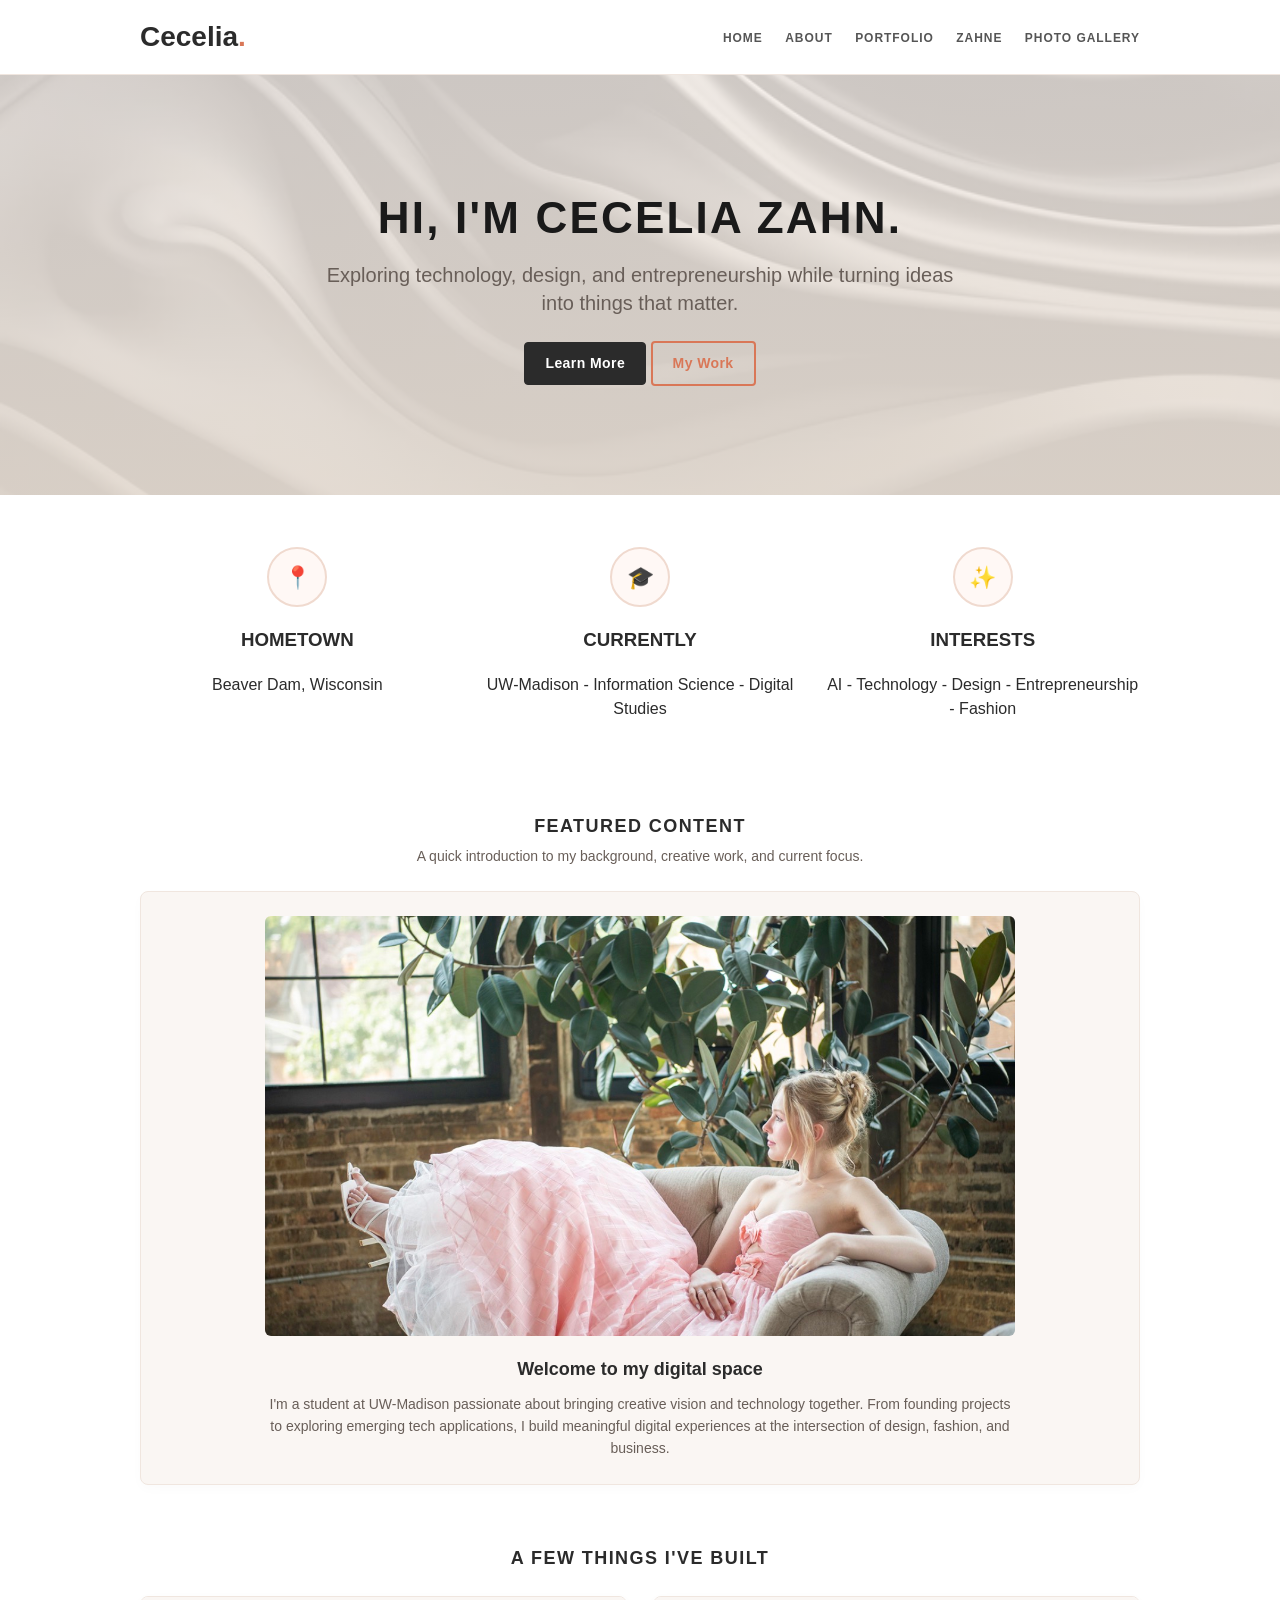
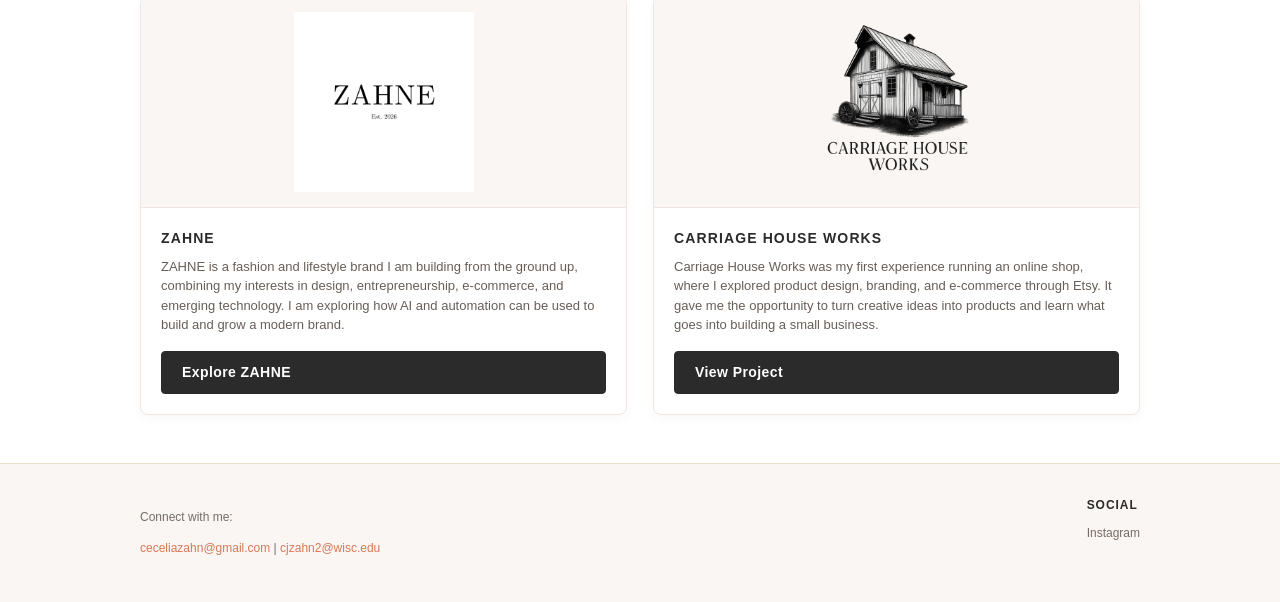
==== index.html @ a32a86f8 "Add files via upload" ====
<!doctype html>
<html lang="en">
<head>
  <meta charset="UTF-8">
  <meta name="viewport" content="width=device-width, initial-scale=1.0" />
  <title>index</title>
  <link rel="stylesheet" href="stylesheet.css">
</head>

<body>
  <!-- HEADER & NAVIGATION -->
  <header class="site-header">
    <div class="container header-inner">
      <div class="brand">Cecelia<span class="dot">.</span></div>
      <nav class="site-nav">
        <a href="index.html">HOME</a>
        <a href="bio.html">ABOUT</a>
        <a href="previous_work.html">PORTFOLIO</a>
        <a href="zahne.html">ZAHNE</a>
        <a href="photo_gallery.html">PHOTO GALLERY</a>
      </nav>
    </div>
  </header>

  <main>
    <!-- HERO SECTION WITH BACKGROUND -->
    <section class="hero">
      <div class="hero-content container">
        <h1>Hi, I'm Cecelia Zahn.</h1>
        <p class="hero-subhead">Exploring technology, design, and entrepreneurship while turning ideas into things that matter.</p>
        <a href="#about" class="btn btn-dark">Learn More</a>
        <a href="previous_work.html" class="btn btn-outline">My Work</a>
      </div>
    </section>

    <!-- FEATURES / ABOUT QUICK INFO (3 COLUMNS) -->
    <section class="features container" id="about">
      <div class="features-grid">
        <div class="feature">
          <div class="icon">📍</div>
          <h3>HOMETOWN</h3>
          <p>Beaver Dam, Wisconsin</p>
        </div>
        <div class="feature">
          <div class="icon">🎓</div>
          <h3>CURRENTLY</h3>
          <p>UW-Madison - Information Science - Digital Studies</p>
        </div>
        <div class="feature">
          <div class="icon">✨</div>
          <h3>INTERESTS</h3>
          <p>AI - Technology - Design - Entrepreneurship - Fashion</p>
        </div>
      </div>
    </section>

    <!-- FEATURED CONTENT SECTION -->
    <section class="featured-section container">
      <h2 class="section-title">FEATURED CONTENT</h2>
      <p class="section-subtitle">A quick introduction to my background, creative work, and current focus.</p>
      
      <div class="featured-card">
        <div class="featured-media-wrap">
          <img src="IMG_5008.jpg" alt="Cecelia Zahn sitting on a couch in a pink dress" class="featured-img">
        </div>
        <div class="featured-bio">
          <h3>Welcome to my digital space</h3>
          <p>I'm a student at UW-Madison passionate about bringing creative vision and technology together. From founding projects to exploring emerging tech applications, I build meaningful digital experiences at the intersection of design, fashion, and business.</p>
        </div>
      </div>
    </section>

    <!-- SECONDARY CONTENT (CARDS) -->
    <section class="secondary container">
      <h2 class="section-title" style="margin-bottom: 24px;">A FEW THINGS I'VE BUILT</h2>
      <div class="secondary-grid">
        
        <!-- Card 1: ZAHNE -->
        <div class="card">
          <div class="card-image-wrap">
            <img src="ZAHNE - Logo.png" alt="ZAHNE Logo">
          </div>
          <div class="card-text">
            <h3>ZAHNE</h3>
            <p>ZAHNE is a fashion and lifestyle brand I am building from the ground up, combining my interests in design, entrepreneurship, e-commerce, and emerging technology. I am exploring how AI and automation can be used to build and grow a modern brand.</p>
            <a href="zahne.html" class="btn btn-dark">Explore ZAHNE</a>
          </div>
        </div>

        <!-- Card 2: Carriage House Works -->
        <div class="card">
          <div class="card-image-wrap">
            <img src="ChatGPT Image Jul 25, 2025, 03_12_43 PM.png" alt="Carriage House Works Logo">
          </div>
          <div class="card-text">
            <h3>Carriage House Works</h3>
            <p>Carriage House Works was my first experience running an online shop, where I explored product design, branding, and e-commerce through Etsy. It gave me the opportunity to turn creative ideas into products and learn what goes into building a small business.</p>
            <a href="previous_work.html" class="btn btn-dark">View Project</a>
          </div>
        </div>

      </div>
    </section>
  </main>

  <!-- FOOTER -->
  <footer class="site-footer">
    <div class="container footer-inner">
      <div class="footer-left">
        <p>Connect with me:</p>
        <p>
          <a href="mailto:ceceliazahn@gmail.com">ceceliazahn@gmail.com</a> | 
          <a href="mailto:cjzahn2@wisc.edu">cjzahn2@wisc.edu</a>
        </p>
      </div>
      <div class="footer-cols">
        <div class="footer-col">
          <h4>Social</h4>
          <a href="https://www.instagram.com/ceceliazahn13/" target="_blank" rel="noopener noreferrer">Instagram</a>
        </div>
      </div>
    </div>
  </footer>
</body>
</html>
---- stylesheet.css ----
x* { box-sizing: border-box; }

body {
  margin: 0;
  font-family: Arial, Helvetica, sans-serif;
  line-height: 1.5;
  color: #2b2b2b;
  background: #fff;
}

a { text-decoration: none; }
a:hover { text-decoration: underline; }

.container {
  width: min(1000px, 92%);
  margin: 0 auto;
}

/* ===== Header ===== */
.site-header {
  border-bottom: 1px solid #f0e6df;
  background: #fff;
}

.header-inner {
  display: flex;
  justify-content: space-between;
  align-items: center;
  padding: 16px 0;
}

.brand {
  font-size: 28px;
  font-weight: 700;
  color: #2b2b2b;
}

.brand .dot {
  color: #d97757;
}

.site-nav a {
  margin-left: 18px;
  text-transform: uppercase;
  font-size: 12px;
  letter-spacing: 0.08em;
  color: #555555;
  font-weight: 600;
}
.site-nav a:hover {
  color: #d97757;
}

/* ===== Hero ===== */
.hero {
  background-image: linear-gradient(rgba(250, 243, 238, 0.82), rgba(245, 235, 225, 0.88)), url("black_background.webp");
  background-size: cover;
  background-position: center;
  min-height: 420px;
  display: flex;
  align-items: center;
  justify-content: center;
}

.hero-content {
  text-align: center;
  padding: 48px 20px;
}

.hero h1 {
  margin: 0;
  font-size: 44px;
  text-transform: uppercase;
  letter-spacing: 0.05em;
  color: #1a1a1a;
  font-weight: 800;
}

.hero-subhead {
  margin: 10px 0 24px;
  font-size: 20px;
  color: #685e58;
  max-width: 650px;
  margin-left: auto;
  margin-right: auto;
  line-height: 1.4;
}

/* ===== Buttons ===== */
.btn {
  display: inline-block;
  padding: 10px 20px;
  border-radius: 4px;
  font-size: 14px;
  font-weight: 600;
  letter-spacing: 0.03em;
  transition: all 0.2s ease;
}

.btn-dark {
  background: #2b2b2b;
  color: #ffffff;
  border: 1px solid #2b2b2b;
}

.btn-dark:hover {
  background: #d97757;
  border-color: #d97757;
  text-decoration: none;
  color: #ffffff;
}

.btn-outline {
  border: 2px solid #d97757;
  color: #d97757;
  background: transparent;
}

.btn-outline:hover {
  background: #d97757;
  color: #ffffff;
  text-decoration: none;
}

/* ===== Features (3 columns) ===== */
.features {
  padding: 52px 0 36px;
  background: #ffffff;
}

.features-grid {
  display: flex;
  gap: 28px;
}

.feature {
  flex: 1;
  text-align: center;
}

.icon {
  width: 56px;
  height: 56px;
  border: 2px solid #f0dacf;
  border-radius: 999px;
  display: grid;
  place-items: center;
  margin: 0 auto 14px;
  color: #d97757;
  font-size: 22px;
  background: #fff8f5;
}

/* ===== Featured Content Section ===== */
.featured-section {
  padding: 40px 0;
  background: #ffffff;
  text-align: center;
}

.section-subtitle {
  color: #685e58;
  font-size: 14px;
  margin: 6px 0 24px;
}

.featured-card {
  background: #faf6f3;
  border: 1px solid #f0e6df;
  border-radius: 8px;
  padding: 24px;
  display: flex;
  flex-direction: column;
  align-items: center;
  gap: 20px;
  box-shadow: 0 4px 12px rgba(0,0,0,0.02);
}

.featured-media-wrap {
  width: 100%;
  max-width: 750px;
  max-height: 420px;
  overflow: hidden;
  border-radius: 6px;
}

.featured-img {
  width: 100%;
  height: 100%;
  object-fit: cover;
  display: block;
}

.featured-bio {
  max-width: 750px;
  text-align: center;
}

.featured-bio h3 {
  margin: 0 0 10px;
  font-size: 18px;
  color: #2b2b2b;
}

.featured-bio p {
  margin: 0;
  color: #685e58;
  font-size: 14px;
  line-height: 1.6;
}

/* ===== Secondary Content (2 cards) ===== */
.secondary {
  padding: 20px 0 48px;
  background: #ffffff;
}

.section-title {
  text-align: center;
  margin: 0;
  font-size: 18px;
  letter-spacing: 0.08em;
  text-transform: uppercase;
  color: #2b2b2b;
}

.secondary-grid {
  display: flex;
  gap: 26px;
}

.card {
  flex: 1;
  border: 1px solid #f0e6df;
  border-radius: 8px;
  overflow: hidden;
  display: flex;
  flex-direction: column;
  background: #ffffff;
  box-shadow: 0 4px 12px rgba(0,0,0,0.03);
}

.card-image-wrap {
  height: 180px;
  background-color: #faf6f3;
  display: flex;
  align-items: center;
  justify-content: center;
  border-bottom: 1px solid #f0e6df;
  padding: 15px;
}

.card-image-wrap img {
  max-height: 100%;
  max-width: 100%;
  object-fit: contain;
}

.card-text {
  padding: 20px;
  display: flex;
  flex-direction: column;
  flex-grow: 1;
}

.card-text h3 {
  margin: 0 0 8px;
  font-size: 14px;
  text-transform: uppercase;
  letter-spacing: 0.08em;
  color: #2b2b2b;
}

.card-text p {
  margin: 0 0 16px;
  color: #685e58;
  font-size: 13px;
  line-height: 1.5;
  flex-grow: 1;
}

/* ===== Footer ===== */
.site-footer {
  background: #faf6f3;
  border-top: 1px solid #eedfcd;
  padding: 32px 0;
}

.footer-inner {
  display: flex;
  justify-content: space-between;
  gap: 24px;
  align-items: flex-start;
}

.footer-left {
  max-width: 360px;
  color: #776c65;
  font-size: 12px;
  line-height: 1.6;
}

.footer-left a { color: #d97757; }

.footer-cols {
  display: flex;
  gap: 32px;
}

.footer-col h4 {
  margin: 0 0 10px;
  font-size: 12px;
  text-transform: uppercase;
  letter-spacing: 0.08em;
  color: #2b2b2b;
}

.footer-col a {
  display: block;
  font-size: 12px;
  color: #776c65;
  margin: 6px 0;
}

.footer-col a:hover {
  color: #d97757;
}
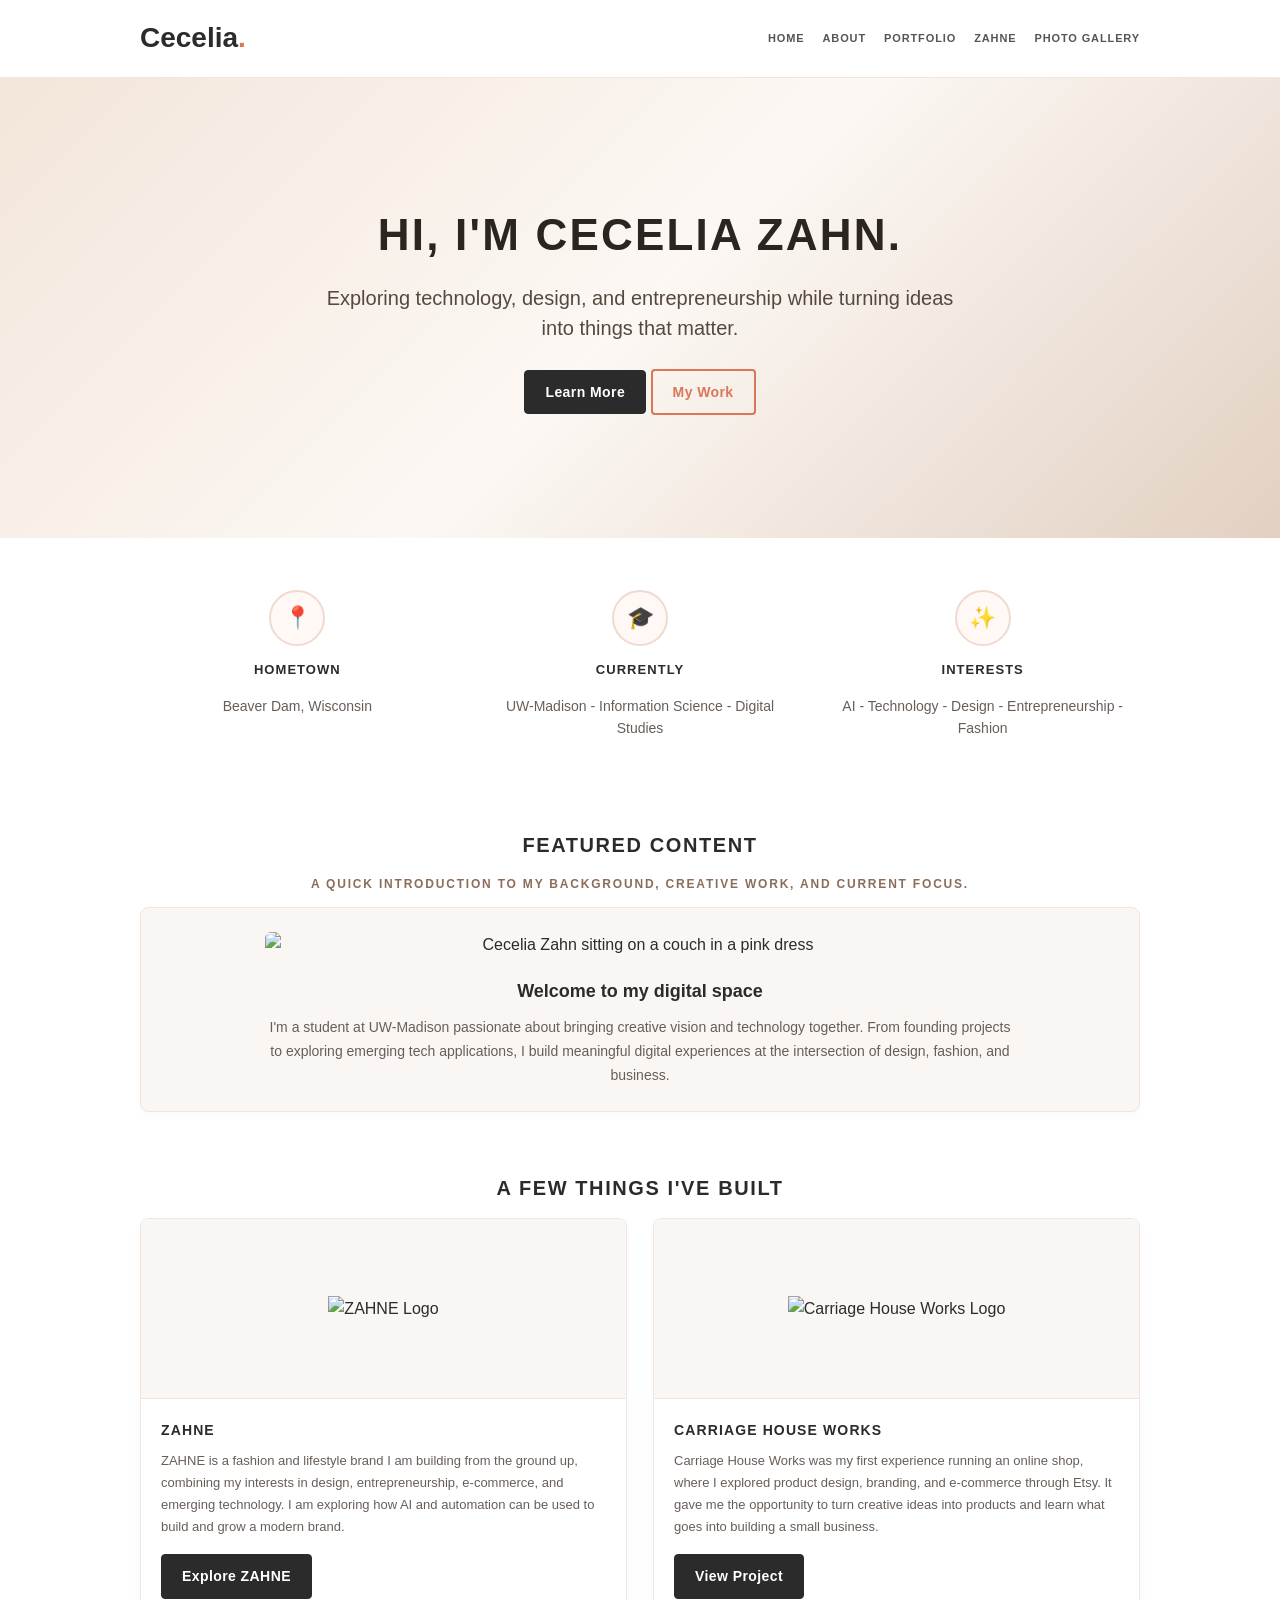
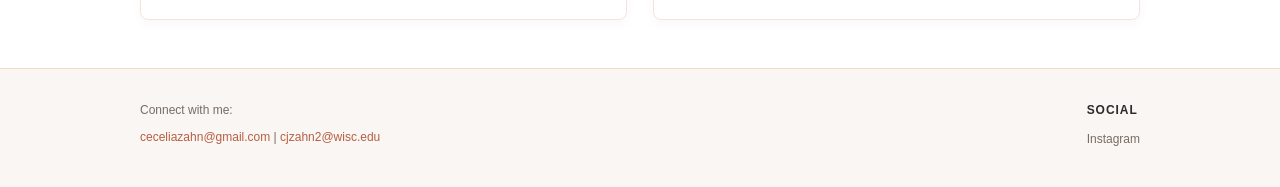
==== commit 8a7fcf98: "Add files via upload" ====
--- a/index.html
+++ b/index.html
@@ -1,17 +1,19 @@
+
 <!doctype html>
 <html lang="en">
 <head>
   <meta charset="UTF-8">
-  <meta name="viewport" content="width=device-width, initial-scale=1.0" />
-  <title>index</title>
+  <meta name="viewport" content="width=device-width, initial-scale=1.0">
+  <title>Home | Cecelia Zahn</title>
   <link rel="stylesheet" href="stylesheet.css">
 </head>
 
 <body>
-  <!-- HEADER & NAVIGATION -->
+
   <header class="site-header">
     <div class="container header-inner">
       <div class="brand">Cecelia<span class="dot">.</span></div>
+
       <nav class="site-nav">
         <a href="index.html">HOME</a>
         <a href="bio.html">ABOUT</a>
@@ -23,103 +25,141 @@
   </header>
 
   <main>
-    <!-- HERO SECTION WITH BACKGROUND -->
+
     <section class="hero">
       <div class="hero-content container">
         <h1>Hi, I'm Cecelia Zahn.</h1>
-        <p class="hero-subhead">Exploring technology, design, and entrepreneurship while turning ideas into things that matter.</p>
+        <p class="hero-subhead">
+          Exploring technology, design, and entrepreneurship while turning ideas into things that matter.
+        </p>
         <a href="#about" class="btn btn-dark">Learn More</a>
         <a href="previous_work.html" class="btn btn-outline">My Work</a>
       </div>
     </section>
 
-    <!-- FEATURES / ABOUT QUICK INFO (3 COLUMNS) -->
     <section class="features container" id="about">
       <div class="features-grid">
+
         <div class="feature">
           <div class="icon">📍</div>
-          <h3>HOMETOWN</h3>
+          <h2>HOMETOWN</h2>
           <p>Beaver Dam, Wisconsin</p>
         </div>
+
         <div class="feature">
           <div class="icon">🎓</div>
-          <h3>CURRENTLY</h3>
+          <h2>CURRENTLY</h2>
           <p>UW-Madison - Information Science - Digital Studies</p>
         </div>
+
         <div class="feature">
           <div class="icon">✨</div>
-          <h3>INTERESTS</h3>
+          <h2>INTERESTS</h2>
           <p>AI - Technology - Design - Entrepreneurship - Fashion</p>
+        </div>
+
+      </div>
+    </section>
+
+    <section class="featured-section container">
+      <h2 class="section-title">FEATURED CONTENT</h2>
+      <p class="section-subtitle">
+        A quick introduction to my background, creative work, and current focus.
+      </p>
+
+      <div class="featured-card">
+        <div class="featured-media-wrap">
+          <img
+            src="images/IMG_5008.jpg"
+            alt="Cecelia Zahn sitting on a couch in a pink dress"
+            class="featured-img"
+          >
+        </div>
+
+        <div class="featured-bio">
+          <h3>Welcome to my digital space</h3>
+          <p>
+            I'm a student at UW-Madison passionate about bringing creative
+            vision and technology together. From founding projects to
+            exploring emerging tech applications, I build meaningful
+            digital experiences at the intersection of design, fashion,
+            and business.
+          </p>
         </div>
       </div>
     </section>
 
-    <!-- FEATURED CONTENT SECTION -->
-    <section class="featured-section container">
-      <h2 class="section-title">FEATURED CONTENT</h2>
-      <p class="section-subtitle">A quick introduction to my background, creative work, and current focus.</p>
-      
-      <div class="featured-card">
-        <div class="featured-media-wrap">
-          <img src="IMG_5008.jpg" alt="Cecelia Zahn sitting on a couch in a pink dress" class="featured-img">
-        </div>
-        <div class="featured-bio">
-          <h3>Welcome to my digital space</h3>
-          <p>I'm a student at UW-Madison passionate about bringing creative vision and technology together. From founding projects to exploring emerging tech applications, I build meaningful digital experiences at the intersection of design, fashion, and business.</p>
-        </div>
-      </div>
-    </section>
+    <section class="secondary container">
+      <h2 class="section-title">A FEW THINGS I'VE BUILT</h2>
 
-    <!-- SECONDARY CONTENT (CARDS) -->
-    <section class="secondary container">
-      <h2 class="section-title" style="margin-bottom: 24px;">A FEW THINGS I'VE BUILT</h2>
       <div class="secondary-grid">
-        
-        <!-- Card 1: ZAHNE -->
+
         <div class="card">
           <div class="card-image-wrap">
-            <img src="ZAHNE - Logo.png" alt="ZAHNE Logo">
+            <img src="images/zahne_logo.png" alt="ZAHNE Logo">
           </div>
+
           <div class="card-text">
             <h3>ZAHNE</h3>
-            <p>ZAHNE is a fashion and lifestyle brand I am building from the ground up, combining my interests in design, entrepreneurship, e-commerce, and emerging technology. I am exploring how AI and automation can be used to build and grow a modern brand.</p>
+            <p>
+              ZAHNE is a fashion and lifestyle brand I am building from
+              the ground up, combining my interests in design,
+              entrepreneurship, e-commerce, and emerging technology.
+              I am exploring how AI and automation can be used to build
+              and grow a modern brand.
+            </p>
             <a href="zahne.html" class="btn btn-dark">Explore ZAHNE</a>
           </div>
         </div>
 
-        <!-- Card 2: Carriage House Works -->
         <div class="card">
           <div class="card-image-wrap">
-            <img src="ChatGPT Image Jul 25, 2025, 03_12_43 PM.png" alt="Carriage House Works Logo">
+            <img src="images/chw_logo.png" alt="Carriage House Works Logo">
           </div>
+
           <div class="card-text">
             <h3>Carriage House Works</h3>
-            <p>Carriage House Works was my first experience running an online shop, where I explored product design, branding, and e-commerce through Etsy. It gave me the opportunity to turn creative ideas into products and learn what goes into building a small business.</p>
+            <p>
+              Carriage House Works was my first experience running an
+              online shop, where I explored product design, branding,
+              and e-commerce through Etsy. It gave me the opportunity
+              to turn creative ideas into products and learn what goes
+              into building a small business.
+            </p>
             <a href="previous_work.html" class="btn btn-dark">View Project</a>
           </div>
         </div>
 
       </div>
     </section>
+
   </main>
 
-  <!-- FOOTER -->
   <footer class="site-footer">
     <div class="container footer-inner">
+
       <div class="footer-left">
         <p>Connect with me:</p>
         <p>
-          <a href="mailto:ceceliazahn@gmail.com">ceceliazahn@gmail.com</a> | 
+          <a href="mailto:ceceliazahn@gmail.com">ceceliazahn@gmail.com</a>
+          |
           <a href="mailto:cjzahn2@wisc.edu">cjzahn2@wisc.edu</a>
         </p>
       </div>
+
       <div class="footer-cols">
         <div class="footer-col">
           <h4>Social</h4>
-          <a href="https://www.instagram.com/ceceliazahn13/" target="_blank" rel="noopener noreferrer">Instagram</a>
+          <a
+            href="https://www.instagram.com/ceceliazahn13/"
+            target="_blank"
+            rel="noopener noreferrer"
+          >Instagram</a>
         </div>
       </div>
+
     </div>
   </footer>
+
 </body>
-</html>+</html>
--- a/stylesheet.css
+++ b/stylesheet.css
@@ -1,22 +1,56 @@
-x* { box-sizing: border-box; }
+
+/* ===== GLOBAL STYLES ===== */
+
+* {
+  box-sizing: border-box;
+}
 
 body {
   margin: 0;
   font-family: Arial, Helvetica, sans-serif;
-  line-height: 1.5;
+  line-height: 1.6;
   color: #2b2b2b;
   background: #fff;
 }
 
-a { text-decoration: none; }
-a:hover { text-decoration: underline; }
+a {
+  color: inherit;
+  text-decoration: none;
+}
+
+a:hover {
+  text-decoration: underline;
+}
+
+img {
+  max-width: 100%;
+}
 
 .container {
   width: min(1000px, 92%);
   margin: 0 auto;
 }
 
-/* ===== Header ===== */
+.section-subtitle {
+  color: #8b6d5b;
+  font-size: 12px;
+  letter-spacing: 0.15em;
+  font-weight: 600;
+  text-transform: uppercase;
+  margin: 0 0 12px;
+}
+
+.section-title {
+  text-align: center;
+  margin: 0 0 14px;
+  font-size: 20px;
+  letter-spacing: 0.08em;
+  text-transform: uppercase;
+  color: #2b2b2b;
+}
+
+/* ===== HEADER AND NAVIGATION ===== */
+
 .site-header {
   border-bottom: 1px solid #f0e6df;
   background: #fff;
@@ -26,6 +60,7 @@
   display: flex;
   justify-content: space-between;
   align-items: center;
+  gap: 20px;
   padding: 16px 0;
 }
 
@@ -33,30 +68,50 @@
   font-size: 28px;
   font-weight: 700;
   color: #2b2b2b;
+  white-space: nowrap;
 }
 
 .brand .dot {
   color: #d97757;
 }
 
+.site-nav {
+  display: flex;
+  flex-wrap: wrap;
+  justify-content: flex-end;
+  gap: 8px 18px;
+}
+
 .site-nav a {
-  margin-left: 18px;
-  text-transform: uppercase;
-  font-size: 12px;
+  text-transform: uppercase;
+  font-size: 11px;
   letter-spacing: 0.08em;
-  color: #555555;
+  color: #555;
   font-weight: 600;
 }
-.site-nav a:hover {
+
+.site-nav a:hover,
+.site-nav a[aria-current="page"] {
   color: #d97757;
 }
 
-/* ===== Hero ===== */
+/* ===== HOMEPAGE HERO ===== */
+
 .hero {
-  background-image: linear-gradient(rgba(250, 243, 238, 0.82), rgba(245, 235, 225, 0.88)), url("black_background.webp");
+  position: relative;
+  isolation: isolate;
+  background-image:
+    linear-gradient(
+      135deg,
+      rgba(239, 222, 207, 0.76),
+      rgba(250, 243, 236, 0.62),
+      rgba(215, 190, 171, 0.72)
+    ),
+    url("images/black_background.webp");
   background-size: cover;
   background-position: center;
-  min-height: 420px;
+  background-repeat: no-repeat;
+  min-height: 460px;
   display: flex;
   align-items: center;
   justify-content: center;
@@ -64,7 +119,7 @@
 
 .hero-content {
   text-align: center;
-  padding: 48px 20px;
+  padding: 60px 20px;
 }
 
 .hero h1 {
@@ -72,21 +127,20 @@
   font-size: 44px;
   text-transform: uppercase;
   letter-spacing: 0.05em;
-  color: #1a1a1a;
+  color: #2b2521;
   font-weight: 800;
 }
 
 .hero-subhead {
-  margin: 10px 0 24px;
+  margin: 12px auto 26px;
   font-size: 20px;
-  color: #685e58;
+  color: #55483f;
   max-width: 650px;
-  margin-left: auto;
-  margin-right: auto;
-  line-height: 1.4;
-}
-
-/* ===== Buttons ===== */
+  line-height: 1.5;
+}
+
+/* ===== BUTTONS ===== */
+
 .btn {
   display: inline-block;
   padding: 10px 20px;
@@ -94,12 +148,13 @@
   font-size: 14px;
   font-weight: 600;
   letter-spacing: 0.03em;
-  transition: all 0.2s ease;
+  transition: background 0.2s ease, color 0.2s ease;
+  cursor: pointer;
 }
 
 .btn-dark {
   background: #2b2b2b;
-  color: #ffffff;
+  color: #fff;
   border: 1px solid #2b2b2b;
 }
 
@@ -107,7 +162,7 @@
   background: #d97757;
   border-color: #d97757;
   text-decoration: none;
-  color: #ffffff;
+  color: #fff;
 }
 
 .btn-outline {
@@ -118,14 +173,15 @@
 
 .btn-outline:hover {
   background: #d97757;
-  color: #ffffff;
+  color: #fff;
   text-decoration: none;
 }
 
-/* ===== Features (3 columns) ===== */
+/* ===== HOMEPAGE FEATURES ===== */
+
 .features {
   padding: 52px 0 36px;
-  background: #ffffff;
+  background: #fff;
 }
 
 .features-grid {
@@ -136,13 +192,24 @@
 .feature {
   flex: 1;
   text-align: center;
+}
+
+.feature h2 {
+  font-size: 13px;
+  letter-spacing: 0.08em;
+  text-transform: uppercase;
+}
+
+.feature p {
+  color: #685e58;
+  font-size: 14px;
 }
 
 .icon {
   width: 56px;
   height: 56px;
   border: 2px solid #f0dacf;
-  border-radius: 999px;
+  border-radius: 50%;
   display: grid;
   place-items: center;
   margin: 0 auto 14px;
@@ -151,17 +218,12 @@
   background: #fff8f5;
 }
 
-/* ===== Featured Content Section ===== */
+/* ===== HOMEPAGE FEATURED CONTENT ===== */
+
 .featured-section {
   padding: 40px 0;
-  background: #ffffff;
+  background: #fff;
   text-align: center;
-}
-
-.section-subtitle {
-  color: #685e58;
-  font-size: 14px;
-  margin: 6px 0 24px;
 }
 
 .featured-card {
@@ -173,7 +235,7 @@
   flex-direction: column;
   align-items: center;
   gap: 20px;
-  box-shadow: 0 4px 12px rgba(0,0,0,0.02);
+  box-shadow: 0 4px 12px rgba(0, 0, 0, 0.02);
 }
 
 .featured-media-wrap {
@@ -199,29 +261,20 @@
 .featured-bio h3 {
   margin: 0 0 10px;
   font-size: 18px;
-  color: #2b2b2b;
 }
 
 .featured-bio p {
   margin: 0;
   color: #685e58;
   font-size: 14px;
-  line-height: 1.6;
-}
-
-/* ===== Secondary Content (2 cards) ===== */
+  line-height: 1.7;
+}
+
+/* ===== HOMEPAGE PROJECT CARDS ===== */
+
 .secondary {
   padding: 20px 0 48px;
-  background: #ffffff;
-}
-
-.section-title {
-  text-align: center;
-  margin: 0;
-  font-size: 18px;
-  letter-spacing: 0.08em;
-  text-transform: uppercase;
-  color: #2b2b2b;
+  background: #fff;
 }
 
 .secondary-grid {
@@ -236,13 +289,13 @@
   overflow: hidden;
   display: flex;
   flex-direction: column;
-  background: #ffffff;
-  box-shadow: 0 4px 12px rgba(0,0,0,0.03);
+  background: #fff;
+  box-shadow: 0 4px 12px rgba(0, 0, 0, 0.03);
 }
 
 .card-image-wrap {
   height: 180px;
-  background-color: #faf6f3;
+  background: #faf6f3;
   display: flex;
   align-items: center;
   justify-content: center;
@@ -268,18 +321,506 @@
   font-size: 14px;
   text-transform: uppercase;
   letter-spacing: 0.08em;
-  color: #2b2b2b;
 }
 
 .card-text p {
   margin: 0 0 16px;
   color: #685e58;
   font-size: 13px;
+  line-height: 1.7;
+  flex-grow: 1;
+}
+
+.card-text .btn {
+  align-self: flex-start;
+}
+
+/* ===== SHARED PAGE STYLES ===== */
+
+.page-main {
+  padding: 44px 0 56px;
+}
+
+.page-intro {
+  text-align: center;
+  max-width: 760px;
+  margin: 0 auto 38px;
+}
+
+.page-intro h1 {
+  margin: 0 0 14px;
+  font-size: 36px;
+  line-height: 1.2;
+  letter-spacing: 0.04em;
+  text-transform: uppercase;
+  color: #1a1a1a;
+}
+
+.page-intro p:not(.section-subtitle) {
+  color: #685e58;
+  font-size: 15px;
+  line-height: 1.8;
+}
+
+.content-section {
+  margin: 0 auto 32px;
+  padding: 30px;
+  background: #faf6f3;
+  border: 1px solid #f0e6df;
+  border-radius: 8px;
+}
+
+.content-section > .content-section-heading {
+  margin-bottom: 28px;
+}
+
+.content-section h2 {
+  color: #2b2b2b;
+  font-size: 18px;
+  letter-spacing: 0.07em;
+  text-transform: uppercase;
+}
+
+.content-section h3 {
+  color: #2b2b2b;
+}
+
+.content-section p {
+  color: #685e58;
+  font-size: 14px;
+  line-height: 1.8;
+}
+
+/* ===== ABOUT / BIO PAGE ===== */
+
+.bio-section {
+  display: grid;
+  grid-template-columns: minmax(0, 0.85fr) minmax(0, 1fr);
+  align-items: center;
+  gap: 48px;
+  margin-bottom: 48px;
+}
+
+.bio-photo {
+  width: 100%;
+  max-width: 420px;
+  justify-self: center;
+  overflow: hidden;
+  border-radius: 5px;
+}
+
+.bio-photo img {
+  display: block;
+  width: 100%;
+  height: auto;
+  max-height: 560px;
+  object-fit: cover;
+  object-position: center 35%;
+}
+
+.bio-content {
+  min-width: 0;
+}
+
+.bio-content h1 {
+  margin: 0 0 22px;
+  font-size: 36px;
+  line-height: 1.2;
+  letter-spacing: 0.04em;
+  text-transform: uppercase;
+}
+
+.bio-content p:not(.section-subtitle) {
+  margin: 0 0 18px;
+  color: #685e58;
+  font-size: 15px;
+  line-height: 1.8;
+}
+
+.content-grid,
+.about-interests {
+  display: grid;
+  grid-template-columns: repeat(2, minmax(0, 1fr));
+  gap: 18px;
+  margin-top: 18px;
+}
+
+.info-card,
+.interest-card {
+  padding: 20px;
+  background: #fff;
+  border: 1px solid #f0e6df;
+  border-radius: 8px;
+}
+
+.info-card p,
+.interest-card p {
+  margin: 0;
+  color: #685e58;
+  font-size: 14px;
+  line-height: 1.7;
+}
+
+.interest-card h3 {
+  color: #d97757;
+}
+
+.experience-list {
+  display: flex;
+  flex-direction: column;
+  gap: 24px;
+}
+
+.experience-list > div {
+  padding-bottom: 20px;
+  border-bottom: 1px solid #f0e6df;
+}
+
+.experience-list > div:last-child {
+  padding-bottom: 0;
+  border-bottom: none;
+}
+
+.experience-list p {
+  margin: 0 0 10px;
+}
+
+.text-link {
+  color: #b65f43;
+  font-weight: 600;
+}
+
+.text-link:hover {
+  color: #8c442e;
+}
+
+/* ===== PORTFOLIO FEATURE ===== */
+
+.project-feature {
+  display: grid;
+  grid-template-columns: minmax(180px, 280px) minmax(0, 1fr);
+  align-items: center;
+  gap: 36px;
+}
+
+.project-feature-image {
+  display: flex;
+  justify-content: center;
+  align-items: center;
+  min-height: 220px;
+  padding: 18px;
+  background: #fff;
+  border: 1px solid #f0e6df;
+  border-radius: 6px;
+}
+
+.project-feature-image img {
+  display: block;
+  width: 100%;
+  max-height: 260px;
+  object-fit: contain;
+}
+
+.project-feature-text h2 {
+  margin: 0 0 18px;
+}
+
+.project-feature-text p:not(.section-subtitle) {
+  color: #685e58;
+  font-size: 14px;
+  line-height: 1.8;
+}
+
+/* ===== PORTFOLIO GALLERIES ===== */
+
+.portfolio-gallery {
+  display: grid;
+  grid-template-columns: repeat(3, minmax(0, 1fr));
+  align-items: stretch;
+  gap: 22px;
+  margin-top: 26px;
+}
+
+.portfolio-item {
+  min-width: 0;
+  margin: 0;
+  padding: 12px;
+  display: flex;
+  flex-direction: column;
+  background: #fff;
+  border: 1px solid #f0e6df;
+  border-radius: 7px;
+  overflow: hidden;
+  box-shadow: 0 3px 12px rgba(60, 40, 25, 0.035);
+  transition: transform 0.2s ease, box-shadow 0.2s ease;
+}
+
+.portfolio-item:hover {
+  transform: translateY(-3px);
+  box-shadow: 0 7px 18px rgba(60, 40, 25, 0.08);
+}
+
+.portfolio-item > img {
+  display: block;
+  width: 100%;
+  height: 240px;
+  object-fit: contain;
+  object-position: center;
+  border-radius: 4px;
+  background: #faf6f3;
+}
+
+.portfolio-item figcaption {
+  padding: 14px 5px 5px;
+  text-align: left;
+}
+
+.portfolio-item figcaption h3 {
+  margin: 0 0 6px;
+  font-size: 13px;
+  font-weight: 700;
+  letter-spacing: 0.04em;
+  text-transform: uppercase;
   line-height: 1.5;
+}
+
+.portfolio-item figcaption p {
+  margin: 0;
+  color: #776c65;
+  font-size: 12px;
+  line-height: 1.6;
+}
+
+/* Photography cards */
+
+.photography-gallery .portfolio-item > img {
+  height: 260px;
+  object-fit: cover;
+}
+
+.photography-gallery .portfolio-item figcaption {
   flex-grow: 1;
 }
 
-/* ===== Footer ===== */
+/* Art gallery */
+
+.art-gallery {
+  display: grid;
+  grid-template-columns: repeat(2, minmax(0, 1fr));
+  gap: 22px;
+  margin-top: 26px;
+}
+
+.art-item > img {
+  height: 360px;
+  object-fit: contain;
+}
+
+/* ===== PDF PROJECT CARD ===== */
+
+.pdf-preview {
+  min-height: 240px;
+  padding: 20px;
+  display: flex;
+  flex-direction: column;
+  justify-content: center;
+  align-items: center;
+  background: linear-gradient(
+    145deg,
+    #eee3d9,
+    #faf6f3,
+    #e4d1c1
+  );
+  border-radius: 4px;
+  text-align: center;
+}
+
+.pdf-preview:hover {
+  text-decoration: none;
+  background: linear-gradient(
+    145deg,
+    #e4d1c1,
+    #faf6f3,
+    #eee3d9
+  );
+}
+
+.pdf-icon {
+  display: grid;
+  place-items: center;
+  width: 78px;
+  height: 88px;
+  border-radius: 8px;
+  background: #332a25;
+  color: #fff;
+  font-size: 22px;
+  font-weight: 700;
+  letter-spacing: 0.04em;
+  box-shadow: 0 4px 10px rgba(40, 30, 20, 0.15);
+}
+
+.pdf-preview p {
+  margin: 14px 0 6px;
+  color: #685e58;
+  font-size: 12px;
+}
+
+.pdf-open {
+  margin-top: 6px;
+  color: #8b5943;
+  font-size: 12px;
+  font-weight: 700;
+}
+
+.portfolio-caption {
+  padding: 14px 5px 5px;
+}
+
+.portfolio-caption h3 {
+  margin: 0 0 6px;
+  font-size: 13px;
+  text-transform: uppercase;
+  letter-spacing: 0.04em;
+}
+
+.portfolio-caption p {
+  color: #776c65;
+  font-size: 12px;
+  line-height: 1.6;
+}
+
+/* ===== ZAHNE PAGE ===== */
+
+.zahne-hero {
+  text-align: center;
+  padding: 34px 24px;
+  background: #faf6f3;
+  border: 1px solid #f0e6df;
+  border-radius: 8px;
+  margin-bottom: 28px;
+}
+
+.zahne-logo {
+  display: block;
+  width: min(220px, 70%);
+  max-height: 220px;
+  object-fit: contain;
+  margin: 0 auto 18px;
+}
+
+.zahne-hero h1 {
+  margin: 0 0 8px;
+  font-size: 38px;
+  letter-spacing: 0.12em;
+  color: #2b2b2b;
+}
+
+.zahne-hero p {
+  margin: 0;
+  color: #685e58;
+  font-size: 17px;
+}
+
+.zahne-links {
+  display: flex;
+  flex-wrap: wrap;
+  gap: 12px;
+  justify-content: center;
+  margin-top: 22px;
+}
+
+.zahne-links .btn {
+  min-width: 120px;
+  text-align: center;
+}
+
+
+/* ===== PHOTO GALLERY PAGE ===== */
+
+.photo-gallery-page {
+  margin: 0;
+}
+
+.photo-gallery-nav {
+  display: flex;
+  justify-content: center;
+  flex-wrap: wrap;
+  gap: 25px;
+  padding: 20px 15px;
+}
+
+.photo-gallery-nav a {
+  text-decoration: none;
+  text-transform: uppercase;
+  font-size: 11px;
+  letter-spacing: 0.08em;
+  color: #555;
+  font-weight: 600;
+}
+
+.photo-gallery-nav a:hover {
+  color: #d97757;
+}
+
+.photo-gallery {
+  width: 92%;
+  max-width: 1000px;
+  margin: 0 auto;
+  padding: 10px 0 40px;
+}
+
+.photo-gallery h1 {
+  text-align: center;
+  margin: 0 0 20px;
+  font-size: 28px;
+  letter-spacing: 0.06em;
+  text-transform: uppercase;
+}
+
+.photo-grid {
+  display: grid;
+  grid-template-columns: repeat(2, minmax(0, 1fr));
+  gap: 20px;
+  align-items: start;
+}
+
+.photo-grid img {
+  display: block;
+  width: 100%;
+  height: 300px;
+  object-fit: contain;
+  object-position: center;
+  background: #faf6f3;
+  border-radius: 4px;
+}
+
+@media (max-width: 520px) {
+  .photo-gallery {
+    width: 94%;
+    padding-top: 5px;
+  }
+
+  .photo-gallery-nav {
+    gap: 12px 16px;
+    padding: 18px 10px;
+  }
+
+  .photo-gallery h1 {
+    font-size: 23px;
+  }
+
+  .photo-grid {
+    grid-template-columns: 1fr;
+    gap: 16px;
+  }
+
+  .photo-grid img {
+    height: 280px;
+  }
+}
+
+/* ===== FOOTER ===== */
+
 .site-footer {
   background: #faf6f3;
   border-top: 1px solid #eedfcd;
@@ -300,7 +841,13 @@
   line-height: 1.6;
 }
 
-.footer-left a { color: #d97757; }
+.footer-left p {
+  margin: 0 0 8px;
+}
+
+.footer-left a {
+  color: #b65f43;
+}
 
 .footer-cols {
   display: flex;
@@ -324,4 +871,223 @@
 
 .footer-col a:hover {
   color: #d97757;
-}+}
+
+/* ===== TABLET LAYOUT ===== */
+
+@media (max-width: 760px) {
+  .header-inner {
+    flex-direction: column;
+    gap: 12px;
+  }
+
+  .site-nav {
+    justify-content: center;
+    gap: 10px 16px;
+  }
+
+  .page-intro h1 {
+    font-size: 30px;
+  }
+
+  .content-grid,
+  .about-interests {
+    grid-template-columns: repeat(2, minmax(0, 1fr));
+  }
+
+  .project-feature {
+    grid-template-columns: minmax(0, 220px) minmax(0, 1fr);
+    gap: 24px;
+  }
+
+  .portfolio-gallery {
+    grid-template-columns: repeat(2, minmax(0, 1fr));
+    gap: 18px;
+  }
+
+  .photography-gallery .portfolio-item > img {
+    height: 240px;
+  }
+
+  .art-gallery {
+    grid-template-columns: repeat(2, minmax(0, 1fr));
+  }
+
+  .footer-inner {
+    flex-direction: column;
+  }
+}
+
+/* ===== MOBILE LAYOUT ===== */
+
+@media (max-width: 520px) {
+  .page-main {
+    padding: 30px 0 40px;
+  }
+
+  .page-intro {
+    margin-bottom: 28px;
+  }
+
+  .page-intro h1 {
+    font-size: 27px;
+  }
+
+  .content-section {
+    padding: 18px;
+    margin-bottom: 24px;
+  }
+
+  .content-section > .content-section-heading {
+    margin-bottom: 20px;
+  }
+
+  .bio-section {
+    grid-template-columns: 1fr;
+    gap: 26px;
+    margin-bottom: 36px;
+  }
+
+  .bio-photo {
+    max-width: 340px;
+  }
+
+  .bio-photo img {
+    max-height: none;
+    object-fit: contain;
+  }
+
+  .bio-content h1 {
+    font-size: 29px;
+  }
+
+  .content-grid,
+  .about-interests,
+  .portfolio-gallery,
+  .art-gallery {
+    grid-template-columns: 1fr;
+  }
+
+  .portfolio-gallery {
+    gap: 18px;
+  }
+
+  .portfolio-item > img {
+    height: auto;
+    max-height: 380px;
+    object-fit: contain;
+  }
+
+  .photography-gallery .portfolio-item > img {
+    height: auto;
+    max-height: 420px;
+    object-fit: contain;
+  }
+
+  .art-item > img {
+    height: auto;
+    max-height: 420px;
+  }
+
+  .pdf-preview {
+    min-height: 180px;
+  }
+
+  .project-feature {
+    grid-template-columns: 1fr;
+    gap: 22px;
+  }
+
+  .project-feature-image {
+    min-height: 160px;
+  }
+
+  .project-feature-image img {
+    max-height: 200px;
+  }
+
+  .features-grid,
+  .secondary-grid {
+    flex-direction: column;
+  }
+
+  .hero {
+    min-height: 380px;
+    background-position: center;
+  }
+
+  .hero h1 {
+    font-size: 32px;
+  }
+
+  .hero-subhead {
+    font-size: 17px;
+  }
+
+  .footer-inner {
+    gap: 18px;
+  }
+
+  .photo-gallery {
+    width: 94%;
+    padding-top: 5px;
+  }
+
+  .photo-gallery-nav {
+    gap: 12px 16px;
+    padding: 18px 10px;
+  }
+
+  .photo-gallery h1 {
+    font-size: 23px;
+  }
+
+  .photo-grid {
+    grid-template-columns: repeat(2, minmax(0, 1fr));
+    gap: 10px;
+  }
+
+  .photo-grid img {
+    height: 145px;
+  }
+}
+
+/* ===== FULL-WIDTH TKE MURAL ===== */
+
+.mural-section {
+  padding: 30px;
+}
+
+.mural-image {
+  width: 100%;
+  margin: 0;
+  text-align: center;
+}
+
+.mural-image img {
+  display: block;
+  width: 100%;
+  height: auto;
+  max-height: none;
+  object-fit: contain;
+  border-radius: 5px;
+}
+
+.mural-image figcaption {
+  padding: 14px 0 0;
+  color: #685e58;
+  font-size: 13px;
+  letter-spacing: 0.05em;
+  text-transform: uppercase;
+}
+
+@media (max-width: 520px) {
+  .mural-section {
+    padding: 18px;
+  }
+
+  .mural-image img {
+    width: 100%;
+    height: auto;
+  }
+}
